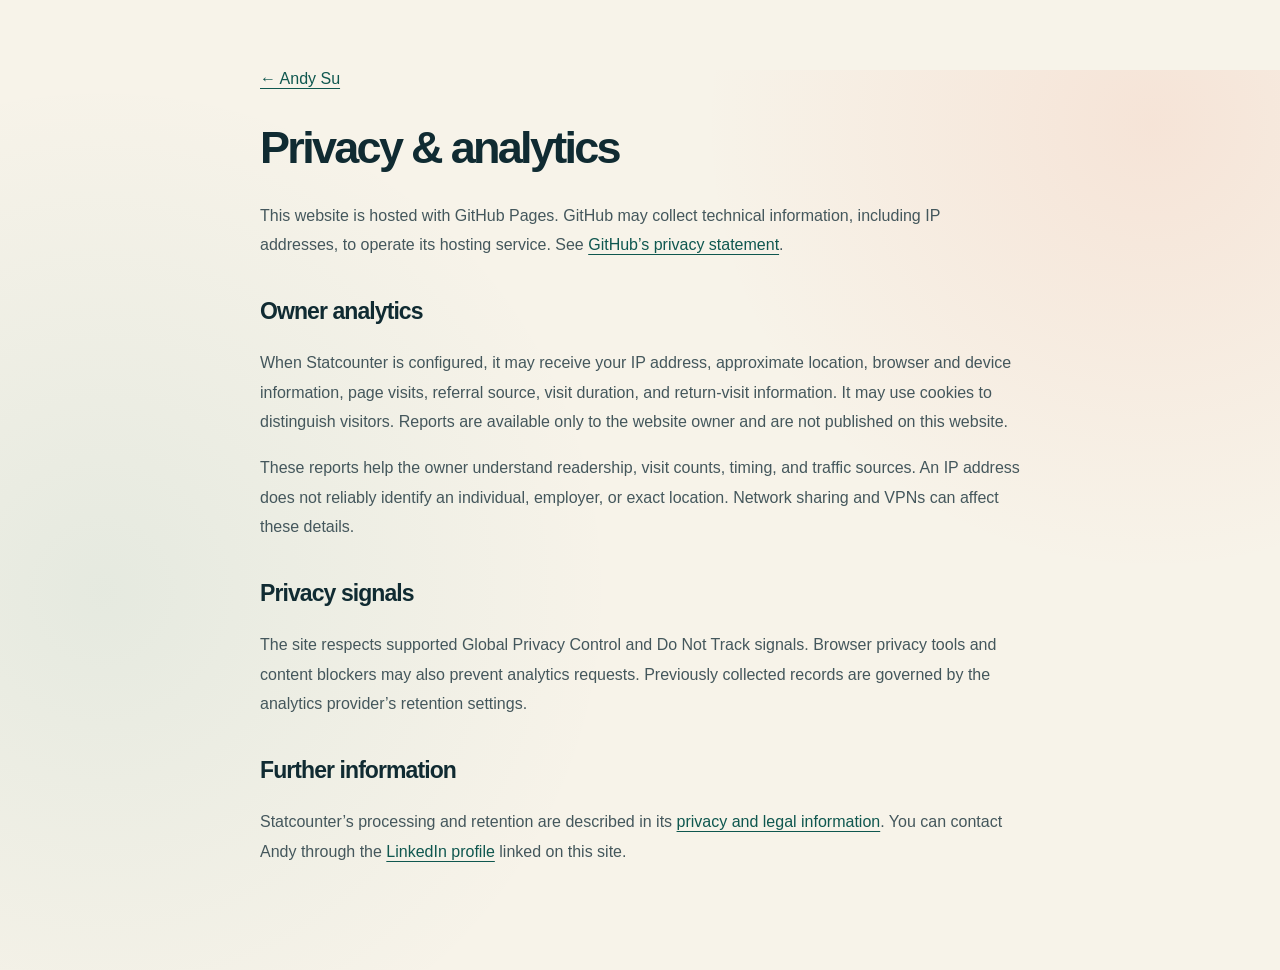
==== privacy.html @ bc38a156 "Create privacy.html" ====
<!doctype html>
<html lang="en">
  <head>
    <meta charset="utf-8">
    <meta name="viewport" content="width=device-width, initial-scale=1">
    <meta name="robots" content="noindex">
    <meta name="theme-color" content="#f7f3e9">
    <title>Privacy &amp; analytics — Andy Su</title>
    <link rel="stylesheet" href="assets/site.css">
  </head>
  <body>
    <main class="privacy-page">
      <a href="index.html">← Andy Su</a>
      <h1>Privacy &amp; analytics</h1>
      <p>This website is hosted with GitHub Pages. GitHub may collect technical information, including IP addresses, to operate its hosting service. See <a href="https://docs.github.com/en/site-policy/privacy-policies/github-general-privacy-statement">GitHub’s privacy statement</a>.</p>

      <h2>Owner analytics</h2>
      <p>When Statcounter is configured, it may receive your IP address, approximate location, browser and device information, page visits, referral source, visit duration, and return-visit information. It may use cookies to distinguish visitors. Reports are available only to the website owner and are not published on this website.</p>
      <p>These reports help the owner understand readership, visit counts, timing, and traffic sources. An IP address does not reliably identify an individual, employer, or exact location. Network sharing and VPNs can affect these details.</p>

      <h2>Privacy signals</h2>
      <p>The site respects supported Global Privacy Control and Do Not Track signals. Browser privacy tools and content blockers may also prevent analytics requests. Previously collected records are governed by the analytics provider’s retention settings.</p>

      <h2>Further information</h2>
      <p>Statcounter’s processing and retention are described in its <a href="https://statcounter.com/about/legal/">privacy and legal information</a>. You can contact Andy through the <a href="https://www.linkedin.com/in/andyssu/">LinkedIn profile</a> linked on this site.</p>
    </main>
  </body>
</html>
---- assets/site.css ----
:root {
  --ink: #102b32;
  --muted: #637277;
  --teal: #167a70;
  --teal-dark: #0f574f;
  --coral: #ed7757;
  --line: rgba(16, 43, 50, 0.14);
  --paper: #f7f3e9;
  --paper-deep: #eee8da;
  --surface: rgba(255, 255, 255, 0.56);
  font-family: Inter, ui-sans-serif, -apple-system, BlinkMacSystemFont, "Segoe UI", sans-serif;
  color: var(--ink);
  background: var(--paper);
  font-synthesis: none;
  scroll-behavior: smooth;
  scroll-padding-top: 112px;
}

* { box-sizing: border-box; }

body {
  min-height: 100vh;
  margin: 0;
  background:
    radial-gradient(circle at 90% 6%, rgba(237, 119, 87, 0.12), transparent 28rem),
    radial-gradient(circle at 8% 58%, rgba(22, 122, 112, 0.08), transparent 32rem),
    var(--paper);
}

a { color: inherit; text-decoration: none; }
a:hover { color: var(--teal); }
a:focus-visible, button:focus-visible, summary:focus-visible {
  outline: 3px solid rgba(22, 122, 112, 0.5);
  outline-offset: 5px;
}
button { font: inherit; }
::selection { background: rgba(237, 119, 87, 0.22); }

.skip {
  position: fixed;
  z-index: 50;
  top: -70px;
  left: 18px;
  padding: 12px 15px;
  border-radius: 999px;
  background: var(--ink);
  color: var(--paper);
}
.skip:focus { top: 14px; }

.shell {
  width: min(1240px, calc(100% - 56px));
  margin: auto;
}

.topbar {
  position: sticky;
  z-index: 20;
  top: 0;
  display: flex;
  height: 86px;
  align-items: center;
  justify-content: space-between;
  border-bottom: 1px solid var(--line);
  background: rgba(247, 243, 233, 0.82);
  backdrop-filter: blur(18px);
}

.mark {
  display: grid;
  width: 42px;
  height: 42px;
  place-items: center;
  border-radius: 50%;
  background: var(--ink);
  color: var(--paper);
  font-size: 15px;
  font-weight: 760;
  letter-spacing: -0.04em;
}
.mark:hover { color: white; transform: rotate(-4deg); }
.mark span { color: var(--coral); }

nav { display: flex; gap: 10px; font-size: 13px; font-weight: 650; }
nav a { padding: 10px 15px; border-radius: 999px; }
nav a:hover { background: rgba(255, 255, 255, 0.66); }

.layout {
  display: grid;
  grid-template-columns: 290px minmax(0, 1fr);
  gap: clamp(52px, 8vw, 118px);
  padding: 62px 0 112px;
}

.profile {
  position: sticky;
  top: 118px;
  align-self: start;
  overflow: hidden;
  padding: 28px;
  border: 1px solid var(--line);
  border-radius: 26px;
  background: var(--surface);
  box-shadow: 0 24px 70px rgba(16, 43, 50, 0.08);
}
.profile::before {
  position: absolute;
  inset: 0 0 auto;
  height: 4px;
  background: linear-gradient(90deg, var(--teal), var(--coral));
  content: "";
}

.eyebrow, .section-label {
  color: var(--teal-dark);
  font-family: ui-monospace, SFMono-Regular, Menlo, monospace;
  font-size: 10px;
  font-weight: 720;
  letter-spacing: 0.13em;
  text-transform: uppercase;
}
.eyebrow { display: flex; align-items: center; gap: 10px; margin: 2px 0 22px; }
.eyebrow::before { width: 8px; height: 8px; border-radius: 50%; background: var(--coral); box-shadow: 0 0 0 5px rgba(237, 119, 87, 0.12); content: ""; }

h1 { margin: 0 0 24px; font-size: 54px; font-weight: 640; letter-spacing: -0.06em; line-height: 0.96; }
h1 .alias { color: var(--teal); font-family: Georgia, serif; font-weight: 400; font-style: italic; }
.role { margin: 0; font-size: 15px; line-height: 1.6; }
.institution { margin: 3px 0 0; color: var(--muted); font-size: 13px; line-height: 1.6; }
.availability { margin: 20px 0 0; padding: 12px 13px; border: 1px solid var(--line); border-radius: 13px; background: rgba(22, 122, 112, 0.07); color: var(--teal-dark); font-size: 12px; font-weight: 640; }
.profile-rule { width: 42px; height: 1px; margin: 26px 0; background: var(--line); }
.socials { display: flex; flex-direction: column; gap: 12px; font-size: 13px; }
.socials a { display: flex; max-width: 170px; justify-content: space-between; }
.socials span { color: var(--coral); }
.focus { margin-top: 38px; color: var(--muted); font-size: 12px; line-height: 1.9; }
.focus p { margin: 7px 0 0; }

#main { min-width: 0; }
.intro {
  position: relative;
  overflow: hidden;
  padding: clamp(38px, 6vw, 64px);
  border: 1px solid var(--line);
  border-radius: 30px;
  background: linear-gradient(145deg, rgba(255, 255, 255, 0.72), rgba(255, 255, 255, 0.28));
}
.intro::after {
  position: absolute;
  right: -80px;
  bottom: -110px;
  width: 250px;
  height: 250px;
  border: 42px solid rgba(22, 122, 112, 0.08);
  border-radius: 50%;
  content: "";
}
h2 { margin: 0 0 24px; font-size: 32px; font-weight: 560; letter-spacing: -0.04em; line-height: 1.15; }
.intro h2 { max-width: 690px; margin-bottom: 30px; font-family: Georgia, serif; font-size: clamp(39px, 5.5vw, 66px); font-weight: 400; letter-spacing: -0.045em; line-height: 1.02; }
.intro p { position: relative; z-index: 1; max-width: 720px; margin: 18px 0 0; color: #44575c; font-size: 17px; line-height: 1.85; }
.text-link { color: var(--teal-dark); text-decoration: underline; text-decoration-color: rgba(22, 122, 112, 0.34); text-underline-offset: 4px; }

.section { padding-top: 66px; }
.section-header { display: flex; align-items: baseline; justify-content: space-between; gap: 20px; margin-bottom: 16px; }
.section-header h2 { margin: 0; font-size: 25px; }
.section-header > a { color: var(--muted); font-size: 12px; font-weight: 620; }
.background { display: grid; grid-template-columns: 160px 1fr; gap: 26px 44px; }
.background .section-header { grid-column: 1; }
.background > p { grid-column: 2; margin: 0; color: #44575c; font-size: 15px; line-height: 1.9; }

.paper {
  display: grid;
  grid-template-columns: 74px minmax(0, 1fr);
  gap: 20px;
  margin-top: 12px;
  padding: 25px;
  border: 1px solid transparent;
  border-radius: 18px;
  transition: background-color 180ms ease, border-color 180ms ease, transform 180ms ease;
}
.paper:hover { transform: translateY(-2px); border-color: var(--line); background: rgba(255, 255, 255, 0.5); }
.venue { padding-top: 3px; color: var(--teal); font-family: ui-monospace, SFMono-Regular, Menlo, monospace; font-size: 11px; font-weight: 720; line-height: 1.5; text-transform: uppercase; }
.venue span { display: block; color: var(--muted); font-weight: 400; }
.paper h3 { margin: 0 0 9px; font-size: 18px; font-weight: 630; letter-spacing: -0.022em; line-height: 1.42; }
.paper h3 a { background-image: linear-gradient(var(--coral), var(--coral)); background-position: 0 100%; background-repeat: no-repeat; background-size: 0 2px; transition: background-size 180ms ease; }
.paper h3 a:hover { color: var(--ink); background-size: 100% 2px; }
.authors, .paper-note { margin: 0; color: var(--muted); font-size: 12px; line-height: 1.68; }
.authors strong { color: var(--ink); font-weight: 620; }
.paper-note { margin-top: 8px; color: var(--teal-dark); font-weight: 620; }
.archive { margin-top: 15px; border-top: 1px solid var(--line); border-bottom: 1px solid var(--line); }
summary { padding: 20px 4px; color: var(--teal-dark); cursor: pointer; font-size: 13px; font-weight: 650; }
.archive[open] summary { border-bottom: 1px solid var(--line); }

.patent { margin-top: 12px; padding: 22px 24px; border: 1px solid var(--line); border-radius: 16px; background: rgba(255, 255, 255, 0.35); }
.patent h3 { margin: 0 0 8px; font-size: 16px; font-weight: 620; line-height: 1.5; }
.patent p { margin: 0; color: var(--muted); font-size: 12px; line-height: 1.7; }

footer { display: flex; justify-content: space-between; gap: 20px; padding: 28px 0 36px; border-top: 1px solid var(--line); color: var(--muted); font-size: 11px; }
.footer-links { display: flex; gap: 22px; }

.privacy-page { width: min(760px, calc(100% - 40px)); margin: 70px auto; }
.privacy-page p, .privacy-page li { color: #44575c; font-size: 16px; line-height: 1.85; }
.privacy-page h1 { margin: 36px 0 28px; font-size: 45px; line-height: 1.08; }
.privacy-page h2 { margin-top: 38px; font-size: 23px; }
.privacy-page a { color: var(--teal-dark); text-decoration: underline; text-underline-offset: 4px; }

@media (max-width: 920px) {
  .shell { width: min(100% - 40px, 1240px); }
  .layout { grid-template-columns: 235px minmax(0, 1fr); gap: 36px; }
  .profile { padding: 24px; }
  h1 { font-size: 46px; }
  .background { display: block; }
  .background > p { margin-top: 15px; }
}

@media (max-width: 700px) {
  :root { scroll-padding-top: 88px; }
  .shell { width: min(100% - 28px, 1240px); }
  .topbar { height: 72px; }
  nav { gap: 0; }
  nav a { padding-inline: 10px; }
  nav a:first-child { display: none; }
  .layout { display: block; padding: 36px 0 70px; }
  .profile { position: static; margin-bottom: 26px; }
  h1 { font-size: 49px; line-height: 1.04; }
  h1 br { display: none; }
  h1 .alias { margin: 0 5px; }
  .availability { display: inline-block; }
  .profile-rule, .focus { display: none; }
  .socials { flex-direction: row; flex-wrap: wrap; gap: 18px; margin-top: 22px; }
  .socials a { gap: 8px; }
  .intro { padding: 32px 24px; border-radius: 22px; }
  .intro h2 { font-size: 39px; }
  .intro p { font-size: 15px; }
  .section { padding-top: 50px; }
  .paper { grid-template-columns: 58px minmax(0, 1fr); gap: 12px; margin-inline: -10px; padding: 21px 10px; }
  .paper h3 { font-size: 16px; }
  .section-header { flex-wrap: wrap; gap: 10px; }
  .section-header h2 { font-size: 23px; }
  footer { flex-direction: column; gap: 14px; }
  .footer-links { flex-wrap: wrap; }
  .privacy-page h1 { font-size: 36px; }
}

@media (prefers-reduced-motion: reduce) {
  :root { scroll-behavior: auto; }
  *, *::before, *::after { transition-duration: 0.01ms !important; }
}
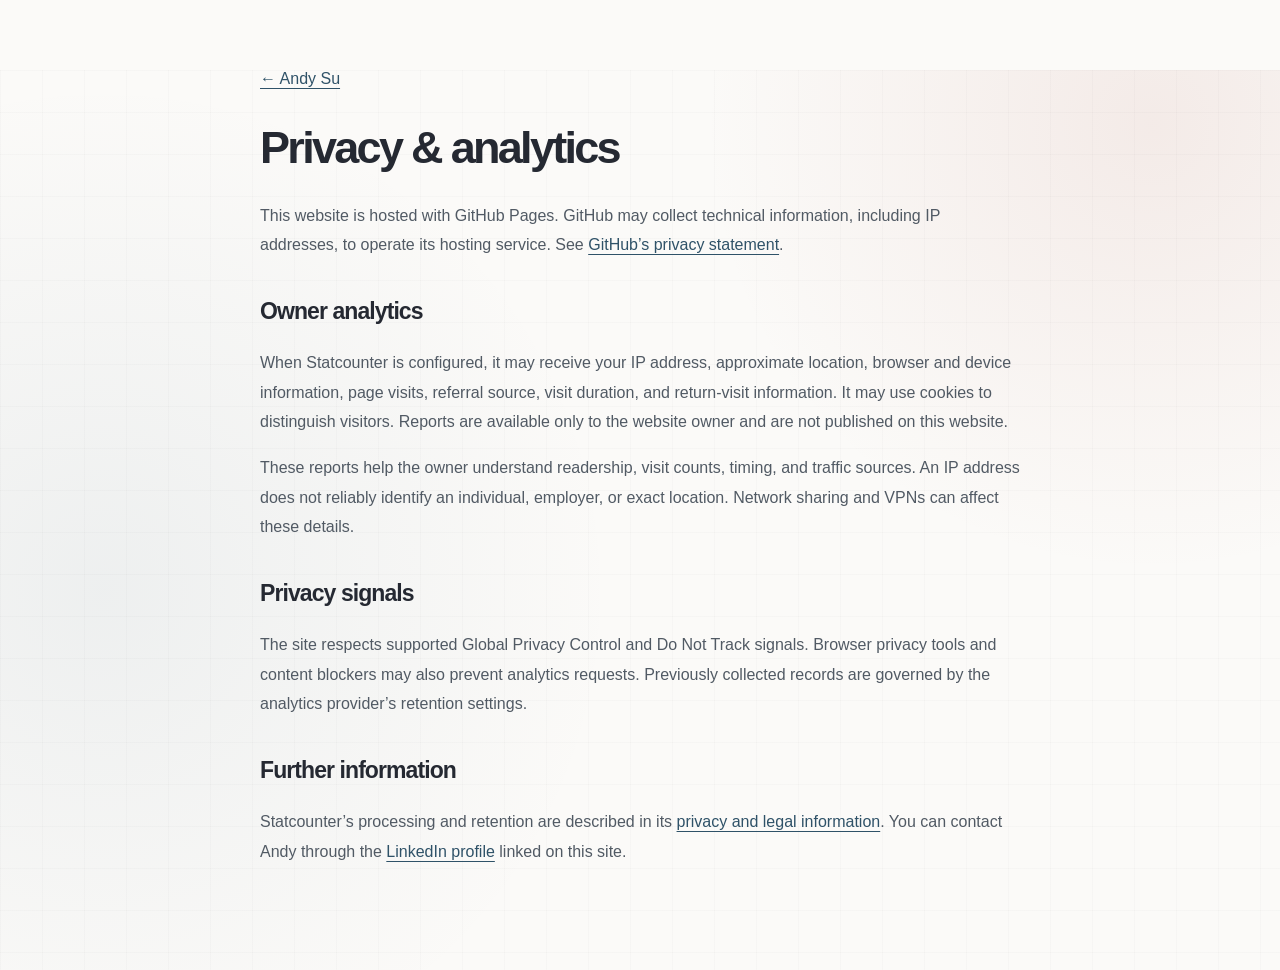
==== commit 6372e75a: "Refresh site with steel blue palette" ====
--- a/privacy.html
+++ b/privacy.html
@@ -4,7 +4,7 @@
     <meta charset="utf-8">
     <meta name="viewport" content="width=device-width, initial-scale=1">
     <meta name="robots" content="noindex">
-    <meta name="theme-color" content="#f7f3e9">
+    <meta name="theme-color" content="#fbfaf8">
     <title>Privacy &amp; analytics — Andy Su</title>
     <link rel="stylesheet" href="assets/site.css">
   </head>
--- a/assets/site.css
+++ b/assets/site.css
@@ -1,13 +1,14 @@
 :root {
-  --ink: #102b32;
-  --muted: #637277;
-  --teal: #167a70;
-  --teal-dark: #0f574f;
-  --coral: #ed7757;
-  --line: rgba(16, 43, 50, 0.14);
-  --paper: #f7f3e9;
-  --paper-deep: #eee8da;
-  --surface: rgba(255, 255, 255, 0.56);
+  --ink: #252932;
+  --muted: #68727c;
+  --teal: #3d647d;
+  --teal-dark: #2f5268;
+  --coral: #b97063;
+  --gold: #a58a62;
+  --line: rgba(37, 41, 50, 0.13);
+  --paper: #fbfaf8;
+  --paper-deep: #eef1f3;
+  --surface: rgba(255, 255, 255, 0.78);
   font-family: Inter, ui-sans-serif, -apple-system, BlinkMacSystemFont, "Segoe UI", sans-serif;
   color: var(--ink);
   background: var(--paper);
@@ -22,19 +23,22 @@
   min-height: 100vh;
   margin: 0;
   background:
-    radial-gradient(circle at 90% 6%, rgba(237, 119, 87, 0.12), transparent 28rem),
-    radial-gradient(circle at 8% 58%, rgba(22, 122, 112, 0.08), transparent 32rem),
+    linear-gradient(rgba(37, 41, 50, 0.018) 1px, transparent 1px),
+    linear-gradient(90deg, rgba(37, 41, 50, 0.018) 1px, transparent 1px),
+    radial-gradient(circle at 90% 6%, rgba(185, 112, 99, 0.11), transparent 28rem),
+    radial-gradient(circle at 8% 58%, rgba(61, 100, 125, 0.07), transparent 32rem),
     var(--paper);
+  background-size: 42px 42px, 42px 42px, auto, auto, auto;
 }
 
 a { color: inherit; text-decoration: none; }
 a:hover { color: var(--teal); }
 a:focus-visible, button:focus-visible, summary:focus-visible {
-  outline: 3px solid rgba(22, 122, 112, 0.5);
+  outline: 3px solid rgba(61, 100, 125, 0.48);
   outline-offset: 5px;
 }
 button { font: inherit; }
-::selection { background: rgba(237, 119, 87, 0.22); }
+::selection { background: rgba(185, 112, 99, 0.2); }
 
 .skip {
   position: fixed;
@@ -58,11 +62,11 @@
   z-index: 20;
   top: 0;
   display: flex;
-  height: 86px;
+  height: 82px;
   align-items: center;
   justify-content: space-between;
   border-bottom: 1px solid var(--line);
-  background: rgba(247, 243, 233, 0.82);
+  background: rgba(251, 250, 248, 0.86);
   backdrop-filter: blur(18px);
 }
 
@@ -74,16 +78,17 @@
   border-radius: 50%;
   background: var(--ink);
   color: var(--paper);
-  font-size: 15px;
+  font-size: 13px;
   font-weight: 760;
-  letter-spacing: -0.04em;
-}
-.mark:hover { color: white; transform: rotate(-4deg); }
+  letter-spacing: -0.02em;
+  transition: color 180ms ease, transform 180ms ease, box-shadow 180ms ease;
+}
+.mark:hover { color: white; transform: translateY(-2px) rotate(-3deg); box-shadow: 0 10px 24px rgba(37, 41, 50, 0.16); }
 .mark span { color: var(--coral); }
 
 nav { display: flex; gap: 10px; font-size: 13px; font-weight: 650; }
-nav a { padding: 10px 15px; border-radius: 999px; }
-nav a:hover { background: rgba(255, 255, 255, 0.66); }
+nav a { padding: 10px 15px; border: 1px solid transparent; border-radius: 999px; transition: background-color 180ms ease, border-color 180ms ease, color 180ms ease; }
+nav a:hover { border-color: var(--line); background: rgba(255, 255, 255, 0.72); }
 
 .layout {
   display: grid;
@@ -101,7 +106,7 @@
   border: 1px solid var(--line);
   border-radius: 26px;
   background: var(--surface);
-  box-shadow: 0 24px 70px rgba(16, 43, 50, 0.08);
+  box-shadow: 0 24px 70px rgba(37, 41, 50, 0.07), inset 0 1px 0 rgba(255, 255, 255, 0.78);
 }
 .profile::before {
   position: absolute;
@@ -120,13 +125,13 @@
   text-transform: uppercase;
 }
 .eyebrow { display: flex; align-items: center; gap: 10px; margin: 2px 0 22px; }
-.eyebrow::before { width: 8px; height: 8px; border-radius: 50%; background: var(--coral); box-shadow: 0 0 0 5px rgba(237, 119, 87, 0.12); content: ""; }
+.eyebrow::before { width: 8px; height: 8px; border-radius: 50%; background: var(--coral); box-shadow: 0 0 0 5px rgba(185, 112, 99, 0.11); content: ""; }
 
 h1 { margin: 0 0 24px; font-size: 54px; font-weight: 640; letter-spacing: -0.06em; line-height: 0.96; }
 h1 .alias { color: var(--teal); font-family: Georgia, serif; font-weight: 400; font-style: italic; }
 .role { margin: 0; font-size: 15px; line-height: 1.6; }
 .institution { margin: 3px 0 0; color: var(--muted); font-size: 13px; line-height: 1.6; }
-.availability { margin: 20px 0 0; padding: 12px 13px; border: 1px solid var(--line); border-radius: 13px; background: rgba(22, 122, 112, 0.07); color: var(--teal-dark); font-size: 12px; font-weight: 640; }
+.availability { margin: 20px 0 0; padding: 12px 13px; border: 1px solid var(--line); border-radius: 13px; background: rgba(61, 100, 125, 0.08); color: var(--teal-dark); font-size: 12px; font-weight: 640; }
 .profile-rule { width: 42px; height: 1px; margin: 26px 0; background: var(--line); }
 .socials { display: flex; flex-direction: column; gap: 12px; font-size: 13px; }
 .socials a { display: flex; max-width: 170px; justify-content: space-between; }
@@ -137,34 +142,57 @@
 #main { min-width: 0; }
 .intro {
   position: relative;
+  display: grid;
+  grid-template-columns: minmax(0, 1fr) 220px;
+  gap: 36px;
   overflow: hidden;
   padding: clamp(38px, 6vw, 64px);
   border: 1px solid var(--line);
   border-radius: 30px;
-  background: linear-gradient(145deg, rgba(255, 255, 255, 0.72), rgba(255, 255, 255, 0.28));
+  background:
+    linear-gradient(145deg, rgba(255, 255, 255, 0.82), rgba(255, 255, 255, 0.34)),
+    var(--paper-deep);
+  box-shadow: 0 28px 90px rgba(37, 41, 50, 0.06), inset 0 1px 0 rgba(255, 255, 255, 0.82);
 }
 .intro::after {
   position: absolute;
-  right: -80px;
-  bottom: -110px;
+  right: -110px;
+  bottom: -130px;
   width: 250px;
   height: 250px;
-  border: 42px solid rgba(22, 122, 112, 0.08);
+  border: 42px solid rgba(61, 100, 125, 0.07);
   border-radius: 50%;
   content: "";
 }
 h2 { margin: 0 0 24px; font-size: 32px; font-weight: 560; letter-spacing: -0.04em; line-height: 1.15; }
-.intro h2 { max-width: 690px; margin-bottom: 30px; font-family: Georgia, serif; font-size: clamp(39px, 5.5vw, 66px); font-weight: 400; letter-spacing: -0.045em; line-height: 1.02; }
-.intro p { position: relative; z-index: 1; max-width: 720px; margin: 18px 0 0; color: #44575c; font-size: 17px; line-height: 1.85; }
-.text-link { color: var(--teal-dark); text-decoration: underline; text-decoration-color: rgba(22, 122, 112, 0.34); text-underline-offset: 4px; }
+.intro p { position: relative; z-index: 1; max-width: 720px; margin: 18px 0 0; color: #515a64; font-size: 17px; line-height: 1.85; }
+.intro-kicker { display: flex; align-items: center; gap: 10px; margin: 0 0 18px !important; color: var(--teal-dark) !important; font-family: ui-monospace, SFMono-Regular, Menlo, monospace; font-size: 10px !important; font-weight: 720; letter-spacing: 0.12em; line-height: 1.4 !important; text-transform: uppercase; }
+.intro-kicker::before { width: 24px; height: 1px; background: var(--coral); content: ""; }
+.intro-copy { position: relative; z-index: 2; }
+.intro-history { margin-top: 26px; padding-top: 18px; border-top: 1px solid var(--line); }
+.intro-history p { margin-top: 11px; line-height: 1.75; }
+.research-map { position: relative; z-index: 2; width: 210px; height: 280px; align-self: center; justify-self: end; }
+.orbit { position: absolute; top: 50%; left: 50%; border: 1px solid rgba(61, 100, 125, 0.24); border-radius: 50%; transform: translate(-50%, -50%) rotate(-14deg); }
+.orbit-outer { width: 190px; height: 190px; }
+.orbit-inner { width: 112px; height: 112px; border-color: rgba(185, 112, 99, 0.3); transform: translate(-50%, -50%) rotate(22deg); }
+.map-core { position: absolute; top: 50%; left: 50%; display: grid; width: 66px; height: 66px; place-items: center; border-radius: 50%; background: var(--ink); color: var(--paper); font-family: Georgia, serif; font-size: 22px; letter-spacing: -0.04em; transform: translate(-50%, -50%); box-shadow: 0 18px 40px rgba(37, 41, 50, 0.18); }
+.map-node { position: absolute; width: 13px; height: 13px; border: 3px solid var(--paper); border-radius: 50%; background: var(--coral); box-shadow: 0 5px 14px rgba(37, 41, 50, 0.16); }
+.node-one { top: 38px; right: 24px; }
+.node-two { right: 2px; bottom: 78px; background: var(--teal); }
+.node-three { bottom: 31px; left: 32px; background: var(--gold); }
+.map-label { position: absolute; color: var(--muted); font-family: ui-monospace, SFMono-Regular, Menlo, monospace; font-size: 9px; letter-spacing: 0.1em; text-transform: uppercase; }
+.label-one { top: 18px; right: 5px; }
+.label-two { right: 3px; bottom: 58px; }
+.label-three { bottom: 12px; left: 15px; }
+.text-link { color: var(--teal-dark); text-decoration: underline; text-decoration-color: rgba(61, 100, 125, 0.34); text-underline-offset: 4px; }
 
 .section { padding-top: 66px; }
 .section-header { display: flex; align-items: baseline; justify-content: space-between; gap: 20px; margin-bottom: 16px; }
-.section-header h2 { margin: 0; font-size: 25px; }
+.section-header h2 { display: flex; align-items: center; gap: 13px; margin: 0; font-size: 25px; }
+.section[data-index] .section-header h2::before { color: var(--coral); font-family: ui-monospace, SFMono-Regular, Menlo, monospace; font-size: 10px; font-weight: 720; letter-spacing: 0.08em; }
+#research-heading::before { content: "01"; }
+#patents-heading::before { content: "02"; }
 .section-header > a { color: var(--muted); font-size: 12px; font-weight: 620; }
-.background { display: grid; grid-template-columns: 160px 1fr; gap: 26px 44px; }
-.background .section-header { grid-column: 1; }
-.background > p { grid-column: 2; margin: 0; color: #44575c; font-size: 15px; line-height: 1.9; }
 
 .paper {
   display: grid;
@@ -174,9 +202,10 @@
   padding: 25px;
   border: 1px solid transparent;
   border-radius: 18px;
-  transition: background-color 180ms ease, border-color 180ms ease, transform 180ms ease;
-}
-.paper:hover { transform: translateY(-2px); border-color: var(--line); background: rgba(255, 255, 255, 0.5); }
+  background: rgba(255, 255, 255, 0);
+  transition: background-color 180ms ease, border-color 180ms ease, transform 180ms ease, box-shadow 180ms ease;
+}
+.paper:hover { transform: translateY(-3px); border-color: var(--line); background: rgba(255, 255, 255, 0.7); box-shadow: 0 18px 46px rgba(37, 41, 50, 0.06); }
 .venue { padding-top: 3px; color: var(--teal); font-family: ui-monospace, SFMono-Regular, Menlo, monospace; font-size: 11px; font-weight: 720; line-height: 1.5; text-transform: uppercase; }
 .venue span { display: block; color: var(--muted); font-weight: 400; }
 .paper h3 { margin: 0 0 9px; font-size: 18px; font-weight: 630; letter-spacing: -0.022em; line-height: 1.42; }
@@ -189,7 +218,7 @@
 summary { padding: 20px 4px; color: var(--teal-dark); cursor: pointer; font-size: 13px; font-weight: 650; }
 .archive[open] summary { border-bottom: 1px solid var(--line); }
 
-.patent { margin-top: 12px; padding: 22px 24px; border: 1px solid var(--line); border-radius: 16px; background: rgba(255, 255, 255, 0.35); }
+.patent { position: relative; margin-top: 12px; padding: 22px 24px 22px 30px; border: 1px solid var(--line); border-radius: 16px; background: rgba(255, 255, 255, 0.52); box-shadow: inset 3px 0 0 rgba(165, 138, 98, 0.58); }
 .patent h3 { margin: 0 0 8px; font-size: 16px; font-weight: 620; line-height: 1.5; }
 .patent p { margin: 0; color: var(--muted); font-size: 12px; line-height: 1.7; }
 
@@ -197,7 +226,7 @@
 .footer-links { display: flex; gap: 22px; }
 
 .privacy-page { width: min(760px, calc(100% - 40px)); margin: 70px auto; }
-.privacy-page p, .privacy-page li { color: #44575c; font-size: 16px; line-height: 1.85; }
+.privacy-page p, .privacy-page li { color: #515a64; font-size: 16px; line-height: 1.85; }
 .privacy-page h1 { margin: 36px 0 28px; font-size: 45px; line-height: 1.08; }
 .privacy-page h2 { margin-top: 38px; font-size: 23px; }
 .privacy-page a { color: var(--teal-dark); text-decoration: underline; text-underline-offset: 4px; }
@@ -207,8 +236,8 @@
   .layout { grid-template-columns: 235px minmax(0, 1fr); gap: 36px; }
   .profile { padding: 24px; }
   h1 { font-size: 46px; }
-  .background { display: block; }
-  .background > p { margin-top: 15px; }
+  .intro { grid-template-columns: minmax(0, 1fr) 150px; gap: 18px; }
+  .research-map { width: 150px; transform: scale(0.8); transform-origin: center right; }
 }
 
 @media (max-width: 700px) {
@@ -217,7 +246,6 @@
   .topbar { height: 72px; }
   nav { gap: 0; }
   nav a { padding-inline: 10px; }
-  nav a:first-child { display: none; }
   .layout { display: block; padding: 36px 0 70px; }
   .profile { position: static; margin-bottom: 26px; }
   h1 { font-size: 49px; line-height: 1.04; }
@@ -228,8 +256,9 @@
   .socials { flex-direction: row; flex-wrap: wrap; gap: 18px; margin-top: 22px; }
   .socials a { gap: 8px; }
   .intro { padding: 32px 24px; border-radius: 22px; }
-  .intro h2 { font-size: 39px; }
   .intro p { font-size: 15px; }
+  .intro { display: block; }
+  .research-map { display: none; }
   .section { padding-top: 50px; }
   .paper { grid-template-columns: 58px minmax(0, 1fr); gap: 12px; margin-inline: -10px; padding: 21px 10px; }
   .paper h3 { font-size: 16px; }
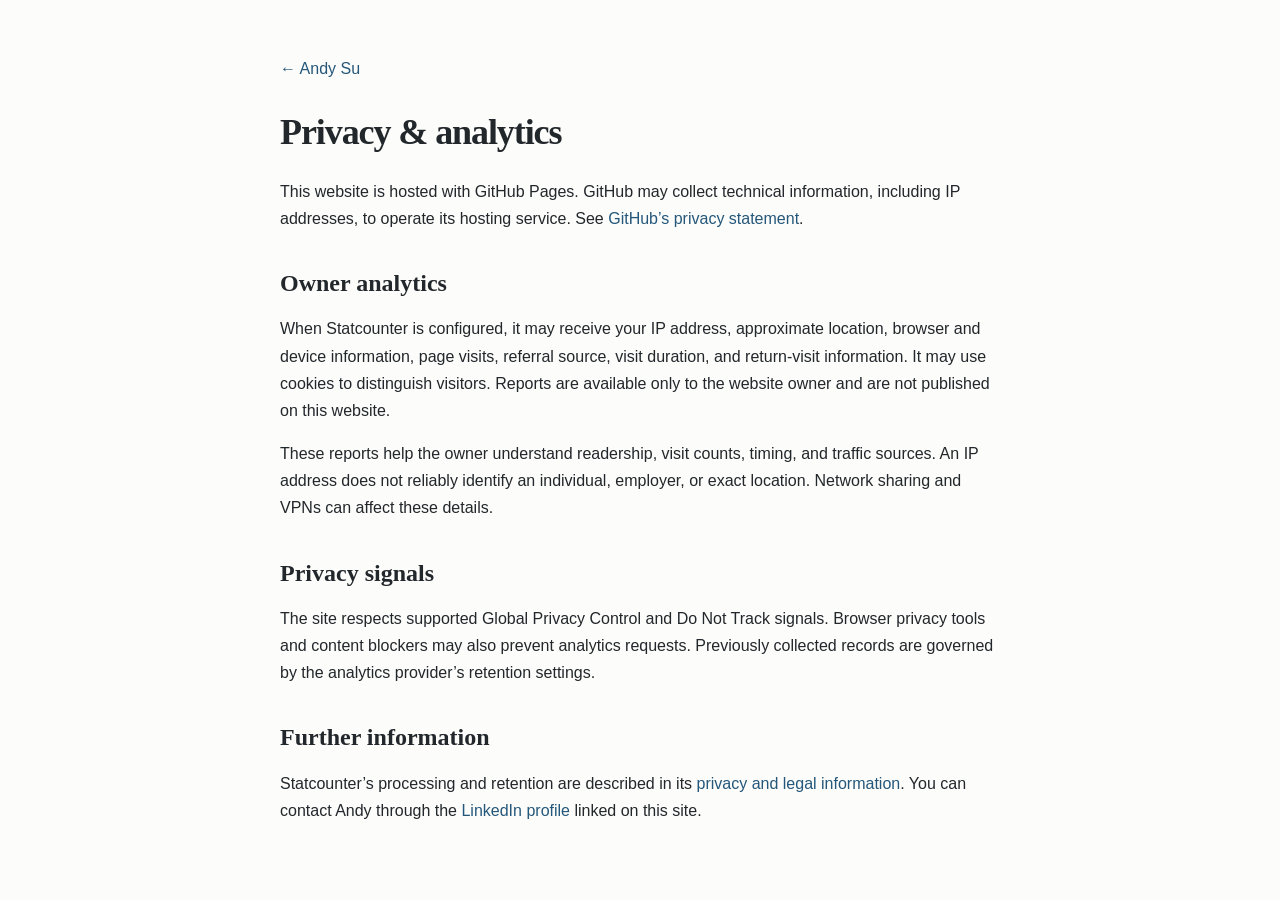
==== commit e8892a7b: "Initial commit" ====
--- a/privacy.html
+++ b/privacy.html
@@ -4,9 +4,9 @@
     <meta charset="utf-8">
     <meta name="viewport" content="width=device-width, initial-scale=1">
     <meta name="robots" content="noindex">
-    <meta name="theme-color" content="#fbfaf8">
+    <meta name="theme-color" content="#fcfcfa">
     <title>Privacy &amp; analytics — Andy Su</title>
-    <link rel="stylesheet" href="assets/site.css">
+    <link rel="stylesheet" href="assets/site.css?v=20261003c">
   </head>
   <body>
     <main class="privacy-page">
--- a/assets/site.css
+++ b/assets/site.css
@@ -1,275 +1,138 @@
 :root {
-  --ink: #252932;
-  --muted: #68727c;
-  --teal: #3d647d;
-  --teal-dark: #2f5268;
-  --coral: #b97063;
-  --gold: #a58a62;
-  --line: rgba(37, 41, 50, 0.13);
-  --paper: #fbfaf8;
-  --paper-deep: #eef1f3;
-  --surface: rgba(255, 255, 255, 0.78);
-  font-family: Inter, ui-sans-serif, -apple-system, BlinkMacSystemFont, "Segoe UI", sans-serif;
+  --ink: #22272b;
+  --muted: #59636b;
+  --link: #24577a;
+  --line: #dce1e3;
+  --paper: #fcfcfa;
   color: var(--ink);
   background: var(--paper);
+  font-family: -apple-system, BlinkMacSystemFont, "Segoe UI", Helvetica, Arial, sans-serif;
   font-synthesis: none;
   scroll-behavior: smooth;
-  scroll-padding-top: 112px;
+  scroll-padding-top: 24px;
 }
 
 * { box-sizing: border-box; }
-
-body {
-  min-height: 100vh;
-  margin: 0;
-  background:
-    linear-gradient(rgba(37, 41, 50, 0.018) 1px, transparent 1px),
-    linear-gradient(90deg, rgba(37, 41, 50, 0.018) 1px, transparent 1px),
-    radial-gradient(circle at 90% 6%, rgba(185, 112, 99, 0.11), transparent 28rem),
-    radial-gradient(circle at 8% 58%, rgba(61, 100, 125, 0.07), transparent 32rem),
-    var(--paper);
-  background-size: 42px 42px, 42px 42px, auto, auto, auto;
-}
-
-a { color: inherit; text-decoration: none; }
-a:hover { color: var(--teal); }
-a:focus-visible, button:focus-visible, summary:focus-visible {
-  outline: 3px solid rgba(61, 100, 125, 0.48);
-  outline-offset: 5px;
-}
-button { font: inherit; }
-::selection { background: rgba(185, 112, 99, 0.2); }
+body { margin: 0; }
+a { color: var(--link); text-decoration: none; }
+a:hover { text-decoration: underline; text-underline-offset: 3px; }
+a:focus-visible, summary:focus-visible { outline: 2px solid var(--link); outline-offset: 4px; }
+::selection { background: #d7e8f2; }
 
 .skip {
-  position: fixed;
-  z-index: 50;
-  top: -70px;
+  position: absolute;
+  top: -60px;
   left: 18px;
-  padding: 12px 15px;
-  border-radius: 999px;
+  padding: 10px 14px;
   background: var(--ink);
-  color: var(--paper);
+  color: white;
 }
-.skip:focus { top: 14px; }
-
-.shell {
-  width: min(1240px, calc(100% - 56px));
-  margin: auto;
-}
+.skip:focus { top: 10px; }
+.shell { width: min(1060px, calc(100% - 64px)); margin: 0 auto; }
 
 .topbar {
-  position: sticky;
-  z-index: 20;
-  top: 0;
   display: flex;
-  height: 82px;
-  align-items: center;
   justify-content: space-between;
+  align-items: baseline;
+  gap: 24px;
+  padding: 28px 0 22px;
   border-bottom: 1px solid var(--line);
-  background: rgba(251, 250, 248, 0.86);
-  backdrop-filter: blur(18px);
 }
-
-.mark {
-  display: grid;
-  width: 42px;
-  height: 42px;
-  place-items: center;
-  border-radius: 50%;
-  background: var(--ink);
-  color: var(--paper);
-  font-size: 13px;
-  font-weight: 760;
-  letter-spacing: -0.02em;
-  transition: color 180ms ease, transform 180ms ease, box-shadow 180ms ease;
+.site-name {
+  color: var(--ink);
+  font-family: Georgia, "Times New Roman", serif;
+  font-size: 21px;
+  font-weight: 600;
 }
-.mark:hover { color: white; transform: translateY(-2px) rotate(-3deg); box-shadow: 0 10px 24px rgba(37, 41, 50, 0.16); }
-.mark span { color: var(--coral); }
-
-nav { display: flex; gap: 10px; font-size: 13px; font-weight: 650; }
-nav a { padding: 10px 15px; border: 1px solid transparent; border-radius: 999px; transition: background-color 180ms ease, border-color 180ms ease, color 180ms ease; }
-nav a:hover { border-color: var(--line); background: rgba(255, 255, 255, 0.72); }
+nav { display: flex; flex-wrap: wrap; gap: 24px; font-size: 14px; }
+nav a { color: var(--muted); }
 
 .layout {
   display: grid;
-  grid-template-columns: 290px minmax(0, 1fr);
-  gap: clamp(52px, 8vw, 118px);
-  padding: 62px 0 112px;
+  grid-template-columns: 230px minmax(0, 1fr);
+  gap: clamp(48px, 7vw, 90px);
+  padding: 52px 0 80px;
 }
-
-.profile {
-  position: sticky;
-  top: 118px;
-  align-self: start;
-  overflow: hidden;
-  padding: 28px;
-  border: 1px solid var(--line);
-  border-radius: 26px;
-  background: var(--surface);
-  box-shadow: 0 24px 70px rgba(37, 41, 50, 0.07), inset 0 1px 0 rgba(255, 255, 255, 0.78);
-}
-.profile::before {
-  position: absolute;
-  inset: 0 0 auto;
-  height: 4px;
-  background: linear-gradient(90deg, var(--teal), var(--coral));
-  content: "";
-}
-
-.eyebrow, .section-label {
-  color: var(--teal-dark);
-  font-family: ui-monospace, SFMono-Regular, Menlo, monospace;
-  font-size: 10px;
-  font-weight: 720;
-  letter-spacing: 0.13em;
-  text-transform: uppercase;
-}
-.eyebrow { display: flex; align-items: center; gap: 10px; margin: 2px 0 22px; }
-.eyebrow::before { width: 8px; height: 8px; border-radius: 50%; background: var(--coral); box-shadow: 0 0 0 5px rgba(185, 112, 99, 0.11); content: ""; }
-
-h1 { margin: 0 0 24px; font-size: 54px; font-weight: 640; letter-spacing: -0.06em; line-height: 0.96; }
-h1 .alias { color: var(--teal); font-family: Georgia, serif; font-weight: 400; font-style: italic; }
-.role { margin: 0; font-size: 15px; line-height: 1.6; }
-.institution { margin: 3px 0 0; color: var(--muted); font-size: 13px; line-height: 1.6; }
-.availability { margin: 20px 0 0; padding: 12px 13px; border: 1px solid var(--line); border-radius: 13px; background: rgba(61, 100, 125, 0.08); color: var(--teal-dark); font-size: 12px; font-weight: 640; }
-.profile-rule { width: 42px; height: 1px; margin: 26px 0; background: var(--line); }
-.socials { display: flex; flex-direction: column; gap: 12px; font-size: 13px; }
-.socials a { display: flex; max-width: 170px; justify-content: space-between; }
-.socials span { color: var(--coral); }
-.focus { margin-top: 38px; color: var(--muted); font-size: 12px; line-height: 1.9; }
-.focus p { margin: 7px 0 0; }
+.profile { align-self: start; }
+h1, h2 { font-family: Georgia, "Times New Roman", serif; font-weight: 600; }
+h1 { margin: 0 0 22px; font-size: 34px; line-height: 1.16; letter-spacing: -0.03em; }
+.profile p { margin: 0 0 6px; font-size: 15px; line-height: 1.55; }
+.profile .job-title { font-weight: 600; }
+.profile .institution { color: var(--muted); }
+.socials { display: flex; flex-direction: column; gap: 10px; margin-top: 28px; font-size: 14px; }
+.socials a { display: inline-flex; align-items: center; width: fit-content; }
+.socials img { display: block; flex: none; margin-right: 8px; }
 
 #main { min-width: 0; }
-.intro {
-  position: relative;
-  display: grid;
-  grid-template-columns: minmax(0, 1fr) 220px;
-  gap: 36px;
-  overflow: hidden;
-  padding: clamp(38px, 6vw, 64px);
-  border: 1px solid var(--line);
-  border-radius: 30px;
-  background:
-    linear-gradient(145deg, rgba(255, 255, 255, 0.82), rgba(255, 255, 255, 0.34)),
-    var(--paper-deep);
-  box-shadow: 0 28px 90px rgba(37, 41, 50, 0.06), inset 0 1px 0 rgba(255, 255, 255, 0.82);
+h2 { margin: 0; font-size: 27px; line-height: 1.3; }
+.intro p { margin: 18px 0 0; font-size: 16px; line-height: 1.72; }
+.text-link { text-decoration: underline; text-decoration-color: #a8bfcc; text-underline-offset: 3px; }
+
+.section { margin-top: 64px; }
+.section-header {
+  display: flex;
+  align-items: baseline;
+  justify-content: space-between;
+  gap: 20px;
+  padding-bottom: 12px;
+  border-bottom: 1px solid var(--line);
 }
-.intro::after {
-  position: absolute;
-  right: -110px;
-  bottom: -130px;
-  width: 250px;
-  height: 250px;
-  border: 42px solid rgba(61, 100, 125, 0.07);
-  border-radius: 50%;
-  content: "";
-}
-h2 { margin: 0 0 24px; font-size: 32px; font-weight: 560; letter-spacing: -0.04em; line-height: 1.15; }
-.intro p { position: relative; z-index: 1; max-width: 720px; margin: 18px 0 0; color: #515a64; font-size: 17px; line-height: 1.85; }
-.intro-kicker { display: flex; align-items: center; gap: 10px; margin: 0 0 18px !important; color: var(--teal-dark) !important; font-family: ui-monospace, SFMono-Regular, Menlo, monospace; font-size: 10px !important; font-weight: 720; letter-spacing: 0.12em; line-height: 1.4 !important; text-transform: uppercase; }
-.intro-kicker::before { width: 24px; height: 1px; background: var(--coral); content: ""; }
-.intro-copy { position: relative; z-index: 2; }
-.intro-history { margin-top: 26px; padding-top: 18px; border-top: 1px solid var(--line); }
-.intro-history p { margin-top: 11px; line-height: 1.75; }
-.research-map { position: relative; z-index: 2; width: 210px; height: 280px; align-self: center; justify-self: end; }
-.orbit { position: absolute; top: 50%; left: 50%; border: 1px solid rgba(61, 100, 125, 0.24); border-radius: 50%; transform: translate(-50%, -50%) rotate(-14deg); }
-.orbit-outer { width: 190px; height: 190px; }
-.orbit-inner { width: 112px; height: 112px; border-color: rgba(185, 112, 99, 0.3); transform: translate(-50%, -50%) rotate(22deg); }
-.map-core { position: absolute; top: 50%; left: 50%; display: grid; width: 66px; height: 66px; place-items: center; border-radius: 50%; background: var(--ink); color: var(--paper); font-family: Georgia, serif; font-size: 22px; letter-spacing: -0.04em; transform: translate(-50%, -50%); box-shadow: 0 18px 40px rgba(37, 41, 50, 0.18); }
-.map-node { position: absolute; width: 13px; height: 13px; border: 3px solid var(--paper); border-radius: 50%; background: var(--coral); box-shadow: 0 5px 14px rgba(37, 41, 50, 0.16); }
-.node-one { top: 38px; right: 24px; }
-.node-two { right: 2px; bottom: 78px; background: var(--teal); }
-.node-three { bottom: 31px; left: 32px; background: var(--gold); }
-.map-label { position: absolute; color: var(--muted); font-family: ui-monospace, SFMono-Regular, Menlo, monospace; font-size: 9px; letter-spacing: 0.1em; text-transform: uppercase; }
-.label-one { top: 18px; right: 5px; }
-.label-two { right: 3px; bottom: 58px; }
-.label-three { bottom: 12px; left: 15px; }
-.text-link { color: var(--teal-dark); text-decoration: underline; text-decoration-color: rgba(61, 100, 125, 0.34); text-underline-offset: 4px; }
-
-.section { padding-top: 66px; }
-.section-header { display: flex; align-items: baseline; justify-content: space-between; gap: 20px; margin-bottom: 16px; }
-.section-header h2 { display: flex; align-items: center; gap: 13px; margin: 0; font-size: 25px; }
-.section[data-index] .section-header h2::before { color: var(--coral); font-family: ui-monospace, SFMono-Regular, Menlo, monospace; font-size: 10px; font-weight: 720; letter-spacing: 0.08em; }
-#research-heading::before { content: "01"; }
-#patents-heading::before { content: "02"; }
-.section-header > a { color: var(--muted); font-size: 12px; font-weight: 620; }
-
+.section-header > a { font-size: 14px; white-space: nowrap; }
 .paper {
   display: grid;
-  grid-template-columns: 74px minmax(0, 1fr);
-  gap: 20px;
-  margin-top: 12px;
-  padding: 25px;
-  border: 1px solid transparent;
-  border-radius: 18px;
-  background: rgba(255, 255, 255, 0);
-  transition: background-color 180ms ease, border-color 180ms ease, transform 180ms ease, box-shadow 180ms ease;
+  grid-template-columns: 96px minmax(0, 1fr);
+  gap: 18px;
+  padding: 22px 0;
+  border-bottom: 1px solid var(--line);
 }
-.paper:hover { transform: translateY(-3px); border-color: var(--line); background: rgba(255, 255, 255, 0.7); box-shadow: 0 18px 46px rgba(37, 41, 50, 0.06); }
-.venue { padding-top: 3px; color: var(--teal); font-family: ui-monospace, SFMono-Regular, Menlo, monospace; font-size: 11px; font-weight: 720; line-height: 1.5; text-transform: uppercase; }
-.venue span { display: block; color: var(--muted); font-weight: 400; }
-.paper h3 { margin: 0 0 9px; font-size: 18px; font-weight: 630; letter-spacing: -0.022em; line-height: 1.42; }
-.paper h3 a { background-image: linear-gradient(var(--coral), var(--coral)); background-position: 0 100%; background-repeat: no-repeat; background-size: 0 2px; transition: background-size 180ms ease; }
-.paper h3 a:hover { color: var(--ink); background-size: 100% 2px; }
-.authors, .paper-note { margin: 0; color: var(--muted); font-size: 12px; line-height: 1.68; }
-.authors strong { color: var(--ink); font-weight: 620; }
-.paper-note { margin-top: 8px; color: var(--teal-dark); font-weight: 620; }
-.archive { margin-top: 15px; border-top: 1px solid var(--line); border-bottom: 1px solid var(--line); }
-summary { padding: 20px 4px; color: var(--teal-dark); cursor: pointer; font-size: 13px; font-weight: 650; }
+.venue { color: var(--muted); font-size: 14px; font-weight: 600; line-height: 1.45; }
+.venue span { display: block; font-weight: 400; }
+.paper h3 { margin: 0 0 7px; font-size: 17px; font-weight: 600; line-height: 1.45; }
+.authors, .paper-note { margin: 0; color: var(--muted); font-size: 14px; line-height: 1.58; }
+.authors strong { color: var(--ink); font-weight: 600; }
+.paper-note { margin-top: 6px; }
+.archive { margin-top: 12px; }
+summary { padding: 16px 0; color: var(--link); cursor: pointer; font-size: 15px; }
 .archive[open] summary { border-bottom: 1px solid var(--line); }
 
-.patent { position: relative; margin-top: 12px; padding: 22px 24px 22px 30px; border: 1px solid var(--line); border-radius: 16px; background: rgba(255, 255, 255, 0.52); box-shadow: inset 3px 0 0 rgba(165, 138, 98, 0.58); }
-.patent h3 { margin: 0 0 8px; font-size: 16px; font-weight: 620; line-height: 1.5; }
-.patent p { margin: 0; color: var(--muted); font-size: 12px; line-height: 1.7; }
+.patent { padding: 20px 0; border-bottom: 1px solid var(--line); }
+.patent h3 { margin: 0 0 7px; font-size: 17px; font-weight: 600; line-height: 1.45; }
+.patent p { margin: 0; color: var(--muted); font-size: 14px; line-height: 1.6; }
 
-footer { display: flex; justify-content: space-between; gap: 20px; padding: 28px 0 36px; border-top: 1px solid var(--line); color: var(--muted); font-size: 11px; }
-.footer-links { display: flex; gap: 22px; }
+footer {
+  display: flex;
+  justify-content: space-between;
+  gap: 24px;
+  padding: 24px 0 36px;
+  border-top: 1px solid var(--line);
+  color: var(--muted);
+  font-size: 13px;
+}
+.footer-links { display: flex; gap: 20px; }
 
-.privacy-page { width: min(760px, calc(100% - 40px)); margin: 70px auto; }
-.privacy-page p, .privacy-page li { color: #515a64; font-size: 16px; line-height: 1.85; }
-.privacy-page h1 { margin: 36px 0 28px; font-size: 45px; line-height: 1.08; }
-.privacy-page h2 { margin-top: 38px; font-size: 23px; }
-.privacy-page a { color: var(--teal-dark); text-decoration: underline; text-underline-offset: 4px; }
+.privacy-page { width: min(720px, calc(100% - 40px)); margin: 60px auto; }
+.privacy-page h1 { margin: 34px 0 24px; font-size: 36px; }
+.privacy-page h2 { margin-top: 36px; font-size: 24px; }
+.privacy-page p, .privacy-page li { font-size: 16px; line-height: 1.7; }
 
-@media (max-width: 920px) {
-  .shell { width: min(100% - 40px, 1240px); }
-  .layout { grid-template-columns: 235px minmax(0, 1fr); gap: 36px; }
-  .profile { padding: 24px; }
-  h1 { font-size: 46px; }
-  .intro { grid-template-columns: minmax(0, 1fr) 150px; gap: 18px; }
-  .research-map { width: 150px; transform: scale(0.8); transform-origin: center right; }
-}
-
-@media (max-width: 700px) {
-  :root { scroll-padding-top: 88px; }
-  .shell { width: min(100% - 28px, 1240px); }
-  .topbar { height: 72px; }
-  nav { gap: 0; }
-  nav a { padding-inline: 10px; }
-  .layout { display: block; padding: 36px 0 70px; }
-  .profile { position: static; margin-bottom: 26px; }
-  h1 { font-size: 49px; line-height: 1.04; }
-  h1 br { display: none; }
-  h1 .alias { margin: 0 5px; }
-  .availability { display: inline-block; }
-  .profile-rule, .focus { display: none; }
-  .socials { flex-direction: row; flex-wrap: wrap; gap: 18px; margin-top: 22px; }
-  .socials a { gap: 8px; }
-  .intro { padding: 32px 24px; border-radius: 22px; }
-  .intro p { font-size: 15px; }
-  .intro { display: block; }
-  .research-map { display: none; }
-  .section { padding-top: 50px; }
-  .paper { grid-template-columns: 58px minmax(0, 1fr); gap: 12px; margin-inline: -10px; padding: 21px 10px; }
-  .paper h3 { font-size: 16px; }
-  .section-header { flex-wrap: wrap; gap: 10px; }
-  .section-header h2 { font-size: 23px; }
-  footer { flex-direction: column; gap: 14px; }
-  .footer-links { flex-wrap: wrap; }
-  .privacy-page h1 { font-size: 36px; }
+@media (max-width: 720px) {
+  .shell { width: min(100% - 36px, 1060px); }
+  .topbar { align-items: flex-start; flex-direction: column; gap: 16px; padding: 22px 0; }
+  nav { gap: 18px; }
+  .layout { display: block; padding: 34px 0 64px; }
+  .profile { padding-bottom: 30px; border-bottom: 1px solid var(--line); }
+  h1 { margin-bottom: 14px; font-size: 32px; }
+  .socials { flex-direction: row; flex-wrap: wrap; gap: 20px; margin-top: 20px; }
+  .intro { margin-top: 34px; }
+  .section { margin-top: 52px; }
+  .section-header { align-items: flex-start; flex-direction: column; gap: 8px; }
+  .paper { grid-template-columns: 72px minmax(0, 1fr); gap: 12px; padding: 20px 0; }
+  .venue { font-size: 13px; }
+  .paper h3, .patent h3 { font-size: 16px; }
+  .authors, .paper-note, .patent p { font-size: 13px; }
+  footer { flex-direction: column; gap: 10px; }
 }
 
 @media (prefers-reduced-motion: reduce) {
   :root { scroll-behavior: auto; }
-  *, *::before, *::after { transition-duration: 0.01ms !important; }
 }
